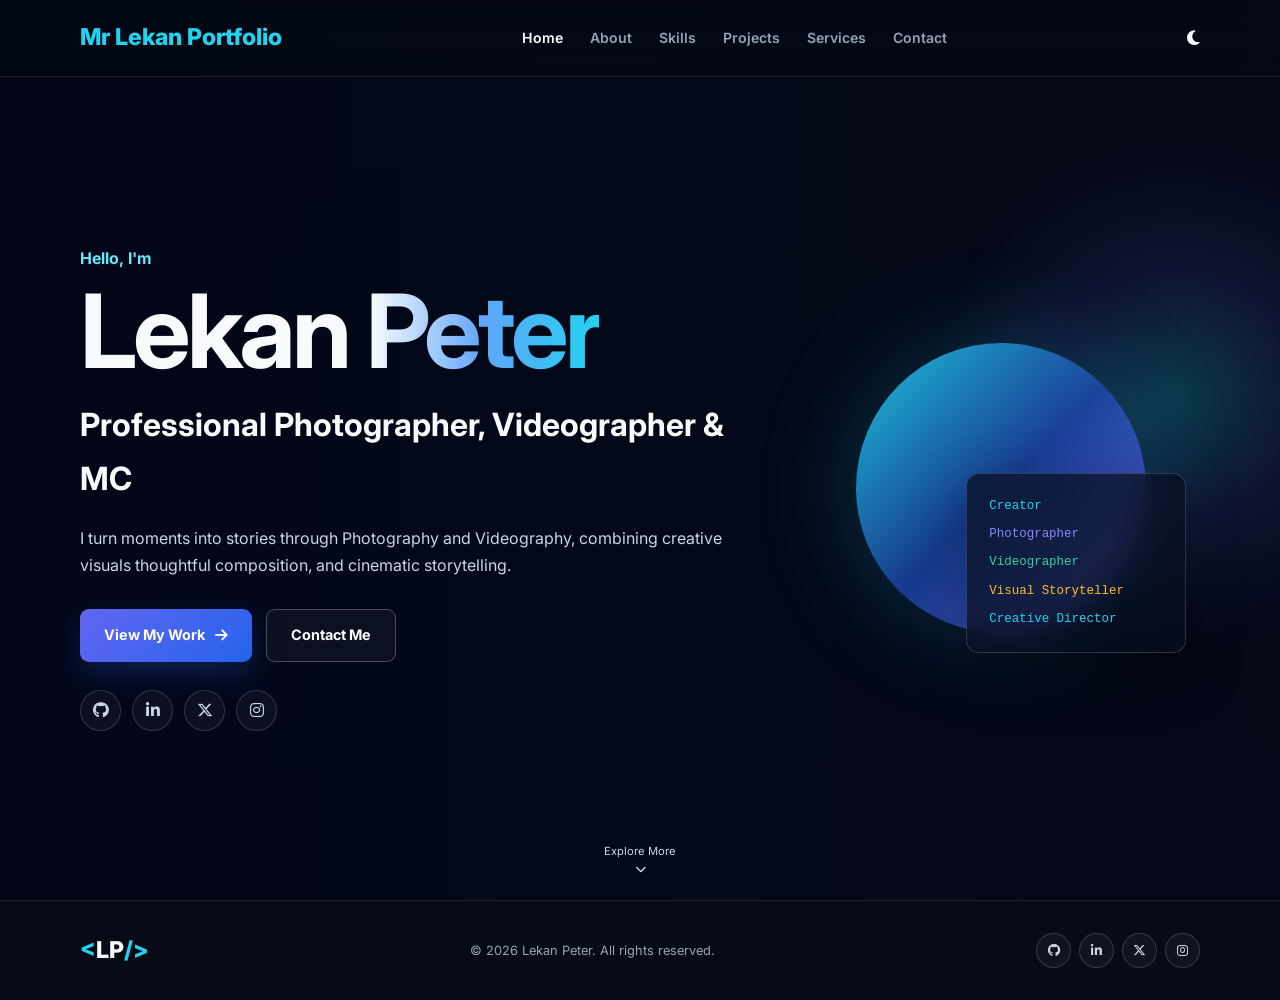
==== index.html @ 93ec2e9f "Upload portfolio website" ====
<!DOCTYPE html>
<html lang="en">
<head>
    <meta charset="UTF-8">
    <meta name="viewport" content="width=device-width, initial-scale=1.0">
    <meta name="description" content="Lekan Peter — Full-Stack Web Developer portfolio">
    <title>Home | Lekan Peter</title>
    <link rel="stylesheet" href="Portfolio.css">
    <link rel="preconnect" href="https://fonts.googleapis.com">
    <link rel="preconnect" href="https://fonts.gstatic.com" crossorigin>
    <link href="https://fonts.googleapis.com/css2?family=Inter:wght@400;500;600;700;800&display=swap" rel="stylesheet">
    <link rel="stylesheet" href="https://cdnjs.cloudflare.com/ajax/libs/font-awesome/6.5.2/css/all.min.css">
</head>
<body>
<header class="header">
    <nav class="navbar container">
        <a href="home.html" class="logo"><span>Mr Lekan Portfolio</span></a>
        <ul class="nav-links" id="navLinks">
            <li><a href="home.html" class="active">Home</a></li>
            <li><a href="about.html" class="">About</a></li>
            <li><a href="skills.html" class="">Skills</a></li>
            <li><a href="projects.html" class="">Projects</a></li>
            <li><a href="services.html" class="">Services</a></li>
            <li><a href="contact.html" class="">Contact</a></li>
        </ul>
        <div class="nav-actions">
            <button id="themeToggle" aria-label="Toggle theme"><i class="fas fa-moon"></i></button>
            <button class="menu-toggle" id="menuToggle" aria-label="Open menu"><i class="fas fa-bars"></i></button>
        </div>
    </nav>
</header>
<main>

        <video class="hero-video" autoplay muted loop playsinline preload="metadata">
            <source src="video/background2.mp4" type="video/mp4">
        </video>
        <div class="hero-video-overlay"></div>
        <div class="hero-glow"></div>
    

<section class="hero" id="home">
    <div class="hero-content">
        <div class="hero-text reveal">
            <p class="hero-intro">Hello, I'm</p>
            <h1>Lekan <span>Peter</span></h1>
            <h2>Professional Photographer, Videographer & MC</h2>
            <p class="hero-description">
                I turn moments into stories through Photography and Videography,
                combining creative visuals thoughtful composition, and cinematic storytelling.
            </p>
            <div class="hero-buttons">
                <a href="projects.html" class="btn btn-primary">View My Work <i class="fas fa-arrow-right"></i></a>
                <a href="contact.html" class="btn btn-outline">Contact Me</a>
            </div>
            <div class="social-links">
                <a href="#" aria-label="GitHub"><i class="fab fa-github"></i></a>
                <a href="#" aria-label="LinkedIn"><i class="fab fa-linkedin-in"></i></a>
                <a href="#" aria-label="X"><i class="fab fa-x-twitter"></i></a>
                <a href="#" aria-label="Instagram"><i class="fab fa-instagram"></i></a>
            </div>
        </div>
        <div class="hero-visual reveal">
            <div class="image-wrapper">
                <div class="image-circle"></div>
                <div class="code-card">
                    <span>Creator</span>
                    <span>Photographer</span>
                    <span>Videographer</span>
                    <span>Visual Storyteller</span>
                    <span>Creative Director</span>
                </div>
            </div>
        </div>
    </div>
    <a href="about.html" class="scroll-down"><span>Explore More</span><i class="fas fa-chevron-down"></i></a>
</section>
</main>
<footer class="footer">
    <div class="container footer-content">
        <a href="home.html" class="logo"><span>&lt;</span>LP<span>/&gt;</span></a>
        <p>© <span id="year"></span> Lekan Peter. All rights reserved.</p>
        <div class="footer-socials">
            <a href="#" aria-label="GitHub"><i class="fab fa-github"></i></a>
            <a href="#" aria-label="LinkedIn"><i class="fab fa-linkedin-in"></i></a>
            <a href="#" aria-label="X"><i class="fab fa-x-twitter"></i></a>
            <a href="#" aria-label="Instagram"><i class="fab fa-instagram"></i></a>
        </div>
    </div>
</footer>
<script src="Portfolio.js"></script>
</body>
</html>
---- Portfolio.css ----
/* =========================================================
   LEKAN PETER PORTFOLIO
   One shared stylesheet for all pages
========================================================= */

*{margin:0;padding:0;box-sizing:border-box}
html{scroll-behavior:smooth}
body{
    font-family:"Inter",sans-serif;
    background:#070b16;
    color:#f8fafc;
    line-height:1.7;
    overflow-x:hidden;
    transition:.3s ease;
}
body.light-theme{background:#f7f9fc;color:#111827}
a{text-decoration:none;color:inherit}
button,input,textarea{font:inherit}
button{cursor:pointer}
img{max-width:100%;display:block}

:root{
    --primary:#6366f1;
    --primary-light:#60a5fa;
    --cyan:#22d3ee;
    --bg:#070b16;
    --surface:#0d1424;
    --card:#111a2c;
    --text:#f8fafc;
    --muted:#94a3b8;
    --border:rgba(255,255,255,.10);
    --shadow:0 20px 60px rgba(0,0,0,.30);
    --transition:.3s ease;
}
.light-theme{
    --bg:#f7f9fc;
    --surface:#fff;
    --card:#fff;
    --text:#111827;
    --muted:#64748b;
    --border:rgba(15,23,42,.10);
}

.container{width:min(1120px,90%);margin:auto}
.section{padding:110px 0}
.section-heading{text-align:center;margin-bottom:55px}
.section-label{
    color:var(--primary-light);
    font-size:.78rem;font-weight:800;letter-spacing:3px;margin-bottom:10px
}
.section-heading h2{font-size:clamp(2rem,5vw,3rem);line-height:1.15}
.section-heading h2 span{color:var(--primary-light)}

/* HEADER */
.header{
    position:fixed;top:0;left:0;width:100%;z-index:1000;
    background:rgba(5,9,20,.58);
    backdrop-filter:blur(18px);
    -webkit-backdrop-filter:blur(18px);
    border-bottom:1px solid var(--border)
}
.light-theme .header{background:rgba(255,255,255,.78)}
.navbar{
    height:76px;display:flex;align-items:center;justify-content:space-between;gap:20px
}
.logo{font-size:1.45rem;font-weight:800;white-space:nowrap}
.logo span{color:var(--cyan)}
.nav-links{display:flex;align-items:center;gap:27px;list-style:none}
.nav-links a{
    color:var(--muted);font-size:.88rem;font-weight:600;transition:var(--transition)
}
.nav-links a:hover,.nav-links a.active{color:#fff}
.light-theme .nav-links a:hover,.light-theme .nav-links a.active{color:var(--primary)}
.nav-actions{display:flex;align-items:center;gap:15px}
#themeToggle,.menu-toggle{
    border:0;background:transparent;color:var(--text);font-size:1.05rem
}
.menu-toggle{display:none}

/* HERO WITH FULL-SCREEN VIDEO */
.hero{
    min-height:100vh;position:relative;display:flex;align-items:center;
    overflow:hidden;isolation:isolate;padding-top:76px
}
.hero-video{
    position:absolute;inset:0;width:100%;height:100%;
    object-fit:cover;z-index:-3
}
.hero-video-overlay{
    position:absolute;inset:0;z-index:-2;
    background:
      linear-gradient(90deg,rgba(2,6,23,.94) 0%,rgba(2,8,25,.78) 42%,rgba(2,6,23,.43) 100%),
      linear-gradient(0deg,rgba(2,6,23,.62),rgba(2,6,23,.18))
}
.hero-glow{
    position:absolute;width:520px;height:520px;border-radius:50%;
    right:-160px;top:15%;z-index:-1;
    background:radial-gradient(circle,rgba(34,211,238,.24),rgba(99,102,241,.12),transparent 68%);
    filter:blur(8px);pointer-events:none
}
.hero-content{
    width:min(1120px,90%);margin:auto;
    display:grid;grid-template-columns:1.25fr .75fr;align-items:center;gap:60px
}
.hero-text{max-width:700px}
.hero-intro{color:#67e8f9;font-weight:700;margin-bottom:10px}
.hero h1{
    font-size:clamp(3.3rem,8vw,6.5rem);line-height:.95;
    letter-spacing:-4px;margin:5px 0 18px
}
.hero h1 span{
    background:linear-gradient(90deg,#fff,#60a5fa,#22d3ee);
    -webkit-background-clip:text;background-clip:text;color:transparent
}
.hero h2{font-size:clamp(1.35rem,3vw,2rem);margin-bottom:18px}
.hero-description{max-width:650px;color:#cbd5e1;font-size:1rem}
.hero-buttons{display:flex;gap:14px;flex-wrap:wrap;margin-top:30px}
.btn{
    display:inline-flex;align-items:center;justify-content:center;gap:10px;
    padding:13px 24px;border-radius:9px;font-size:.9rem;font-weight:700;
    transition:var(--transition)
}
.btn-primary{color:#fff;background:linear-gradient(135deg,#6366f1,#2563eb);box-shadow:0 12px 30px rgba(37,99,235,.25)}
.btn-primary:hover{transform:translateY(-3px);box-shadow:0 18px 35px rgba(37,99,235,.35)}
.btn-outline{border:1px solid rgba(255,255,255,.25);background:rgba(255,255,255,.04);color:#fff}
.btn-outline:hover{border-color:#67e8f9;color:#67e8f9;transform:translateY(-3px)}
.social-links{display:flex;gap:11px;margin-top:28px}
.social-links a,.footer-socials a{
    width:41px;height:41px;display:grid;place-items:center;
    border:1px solid rgba(255,255,255,.16);border-radius:50%;
    color:#cbd5e1;background:rgba(255,255,255,.04);transition:var(--transition)
}
.social-links a:hover,.footer-socials a:hover{
    background:var(--primary);border-color:var(--primary);color:#fff;transform:translateY(-3px)
}

/* HERO VISUAL */
.hero-visual{display:flex;justify-content:center;align-items:center}
.image-wrapper{width:370px;height:370px;position:relative;display:grid;place-items:center}
.image-circle{
    width:290px;height:290px;border-radius:50%;
    background:linear-gradient(135deg,rgba(34,211,238,.92),rgba(37,99,235,.55),rgba(99,102,241,.85));
    box-shadow:0 0 100px rgba(34,211,238,.22);
    animation:float 5s ease-in-out infinite
}
.code-card{
    position:absolute;right:0;bottom:20px;width:220px;padding:22px;
    display:flex;flex-direction:column;gap:7px;border-radius:13px;
    background:rgba(8,15,30,.72);border:1px solid rgba(255,255,255,.16);
    backdrop-filter:blur(14px);box-shadow:var(--shadow);
    font-family:monospace;font-size:.78rem
}
.code-card span:first-child,.code-card span:last-child{color:#22d3ee}
.code-card span:nth-child(2){color:#818cf8}
.code-card span:nth-child(3){color:#34d399}
.code-card span:nth-child(4){color:#fbbf24}
@keyframes float{0%,100%{transform:translateY(0)}50%{transform:translateY(-14px)}}
.scroll-down{
    position:absolute;bottom:25px;left:50%;transform:translateX(-50%);
    display:flex;flex-direction:column;align-items:center;gap:3px;
    color:#cbd5e1;font-size:.7rem
}
.scroll-down i{animation:bounce 1.5s infinite}
@keyframes bounce{50%{transform:translateY(5px)}}

/* INTERNAL PAGES */
.page-hero{
    padding:155px 0 80px;
    background:
      radial-gradient(circle at 80% 15%,rgba(34,211,238,.13),transparent 30%),
      radial-gradient(circle at 15% 20%,rgba(99,102,241,.16),transparent 32%),
      var(--bg)
}
.page-hero h1{font-size:clamp(2.7rem,6vw,5rem);line-height:1}
.page-hero h1 span{color:var(--primary-light)}
.page-hero p{max-width:700px;color:var(--muted);margin-top:18px}
.content-surface{background:var(--surface)}

/* ABOUT */
.about-grid{display:grid;grid-template-columns:.8fr 1.2fr;gap:75px;align-items:center}
.about-card{
    position: relative;
    height: 420px;
    border-radius: 22px;
    overflow: hidden;
    background: #111827;
    box-shadow: var(--shadow);
}
.about-card::after {
    content: "";
    position: absolute;
    inset: 0;
    background: linear-gradient(135deg, rgba(37, 99, 235, 0.15), transparent 50%, rgba(34, 211, 238, 0.12));
}
.about-card img {
    width: 100%;
    height: 100%;
    object-fit: cover;
    object-fit: center 25%;
    display: block;
    transform: scale(1);
    transition: transform 0.7s ease;
}
/* Zoom when mouse enters the image */
.about-card hover img {
    transform: scale(1.15);
}
.about-content h3{font-size:2rem;margin-bottom:18px}
.about-content p{color:var(--muted);margin-bottom:15px}
.about-info{display:grid;grid-template-columns:1fr 1fr;gap:15px;margin:28px 0}
.about-info div{display:flex;flex-direction:column}
.about-info strong{font-size:.8rem;color:var(--primary-light)}
.about-info span{color:var(--muted)}
.available{color:#34d399!important}

/* SKILLS */
.skills-grid{display:grid;grid-template-columns:repeat(3,1fr);gap:20px}
.skill-card{
    padding:30px;border:1px solid var(--border);border-radius:15px;
    background:var(--card);transition:var(--transition)
}
.skill-card:hover,.project-card:hover,.service-card:hover{transform:translateY(-7px);box-shadow:var(--shadow)}
.skill-icon{font-size:2.5rem;color:var(--primary-light);margin-bottom:18px}
.skill-card p{color:var(--muted);font-size:.9rem;margin:8px 0 18px}
.skill-bar{height:5px;background:rgba(148,163,184,.16);border-radius:20px;overflow:hidden}
.skill-bar span{display:block;height:100%;background:linear-gradient(90deg,#6366f1,#22d3ee)}
.skill-card small{display:block;margin-top:7px;color:var(--muted)}

/* PROJECTS */
.projects-grid{display:grid;grid-template-columns:repeat(3,1fr);gap:25px}
.project-card{
    overflow:hidden;border:1px solid var(--border);border-radius:15px;
    background:var(--card);transition:var(--transition)
}
.project-image{height:220px;display:grid;place-items:center;font-size:4rem;color:#fff}
.project-one{background:linear-gradient(135deg,#4f46e5,#7c3aed)}
.project-two{background:linear-gradient(135deg,#0891b2,#2563eb)}
.project-three{background:linear-gradient(135deg,#059669,#0d9488)}
.project-content{padding:25px}
.project-type{color:var(--primary-light);font-size:.7rem;font-weight:800;letter-spacing:2px}
.project-content h3{margin:8px 0}
.project-content>p:not(.project-type){color:var(--muted);font-size:.9rem}
.project-tech{display:flex;gap:7px;flex-wrap:wrap;margin:20px 0}
.project-tech span{padding:5px 9px;border-radius:5px;background:rgba(99,102,241,.1);color:var(--primary-light);font-size:.7rem}
.project-links{display:flex;gap:20px}
.project-links a{color:var(--muted);font-size:.8rem}
.project-links a:hover{color:var(--primary-light)}

/* SERVICES */
.services-grid{display:grid;grid-template-columns:repeat(3,1fr);gap:25px}
.service-card{
    padding:40px 30px;text-align:center;border:1px solid var(--border);
    border-radius:15px;background:var(--card);transition:var(--transition)
}
.service-icon{
    width:70px;height:70px;margin:0 auto 25px;display:grid;place-items:center;
    border-radius:15px;background:rgba(99,102,241,.12);color:var(--primary-light);font-size:1.7rem
}
.service-card p{color:var(--muted);margin-top:10px}

/* CONTACT */
.contact-grid{display:grid;grid-template-columns:.8fr 1.2fr;gap:70px}
.contact-info h3{font-size:2rem;margin-bottom:15px}
.contact-info>p{color:var(--muted);margin-bottom:35px}
.contact-item{display:flex;gap:15px;align-items:center;margin-bottom:25px}
.contact-icon{
    width:48px;height:48px;flex-shrink:0;display:grid;place-items:center;
    border-radius:10px;background:rgba(99,102,241,.1);color:var(--primary-light)
}
.contact-item small{display:block;color:var(--muted)}
.contact-form{
    padding:35px;border:1px solid var(--border);border-radius:15px;background:var(--card)
}
.form-group{margin-bottom:20px}
.form-group label{display:block;margin-bottom:7px;font-size:.85rem;font-weight:600}
.form-group input,.form-group textarea{
    width:100%;padding:13px 15px;border:1px solid var(--border);border-radius:8px;
    outline:none;background:var(--surface);color:var(--text);resize:vertical
}
.form-group input:focus,.form-group textarea:focus{border-color:var(--primary)}
.form-message{margin-top:15px;font-size:.85rem}

/* FOOTER */
.footer{padding:30px 0;border-top:1px solid var(--border);background:var(--bg)}
.footer-content{display:flex;justify-content:space-between;align-items:center;gap:20px}
.footer p{color:var(--muted);font-size:.8rem}
.footer-socials{display:flex;gap:8px}
.footer-socials a{width:35px;height:35px;font-size:.8rem}

/* REVEAL */
.reveal{opacity:0;transform:translateY(25px);transition:opacity .7s ease,transform .7s ease}
.reveal.active{opacity:1;transform:translateY(0)}

/* RESPONSIVE */
@media(max-width:900px){
    .hero-content,.about-grid,.contact-grid{grid-template-columns:1fr}
    .hero-text{text-align:center;margin:auto}
    .hero-description{margin:auto}
    .hero-buttons,.social-links{justify-content:center}
    .hero-visual{margin-top:15px}
    .image-wrapper{width:310px;height:310px}
    .image-circle{width:235px;height:235px}
    .skills-grid,.projects-grid,.services-grid{grid-template-columns:repeat(2,1fr)}
}
@media(max-width:700px){
    .nav-links{
        position:fixed;top:76px;left:-100%;width:100%;padding:28px;
        flex-direction:column;align-items:center;background:rgba(7,11,22,.97);
        backdrop-filter:blur(18px);transition:.3s ease;border-bottom:1px solid var(--border)
    }
    .light-theme .nav-links{background:rgba(255,255,255,.98)}
    .nav-links.active{left:0}
    .menu-toggle{display:block}
    .hero{padding-top:76px}
    .hero-content{gap:35px}
    .hero h1{font-size:clamp(3rem,15vw,5rem);letter-spacing:-3px}
    .hero-description{font-size:.93rem}
    .image-wrapper{width:270px;height:270px}
    .image-circle{width:205px;height:205px}
    .code-card{width:185px;padding:17px;font-size:.7rem}
    .section{padding:80px 0}
    .about-info{grid-template-columns:1fr}
    .skills-grid,.projects-grid,.services-grid{grid-template-columns:1fr}
    .contact-grid{gap:40px}
    .footer-content{flex-direction:column;text-align:center}
    .page-hero{padding:130px 0 65px}
}
@media(prefers-reduced-motion:reduce){
    *,*::before,*::after{scroll-behavior:auto!important;animation:none!important;transition:none!important}
}
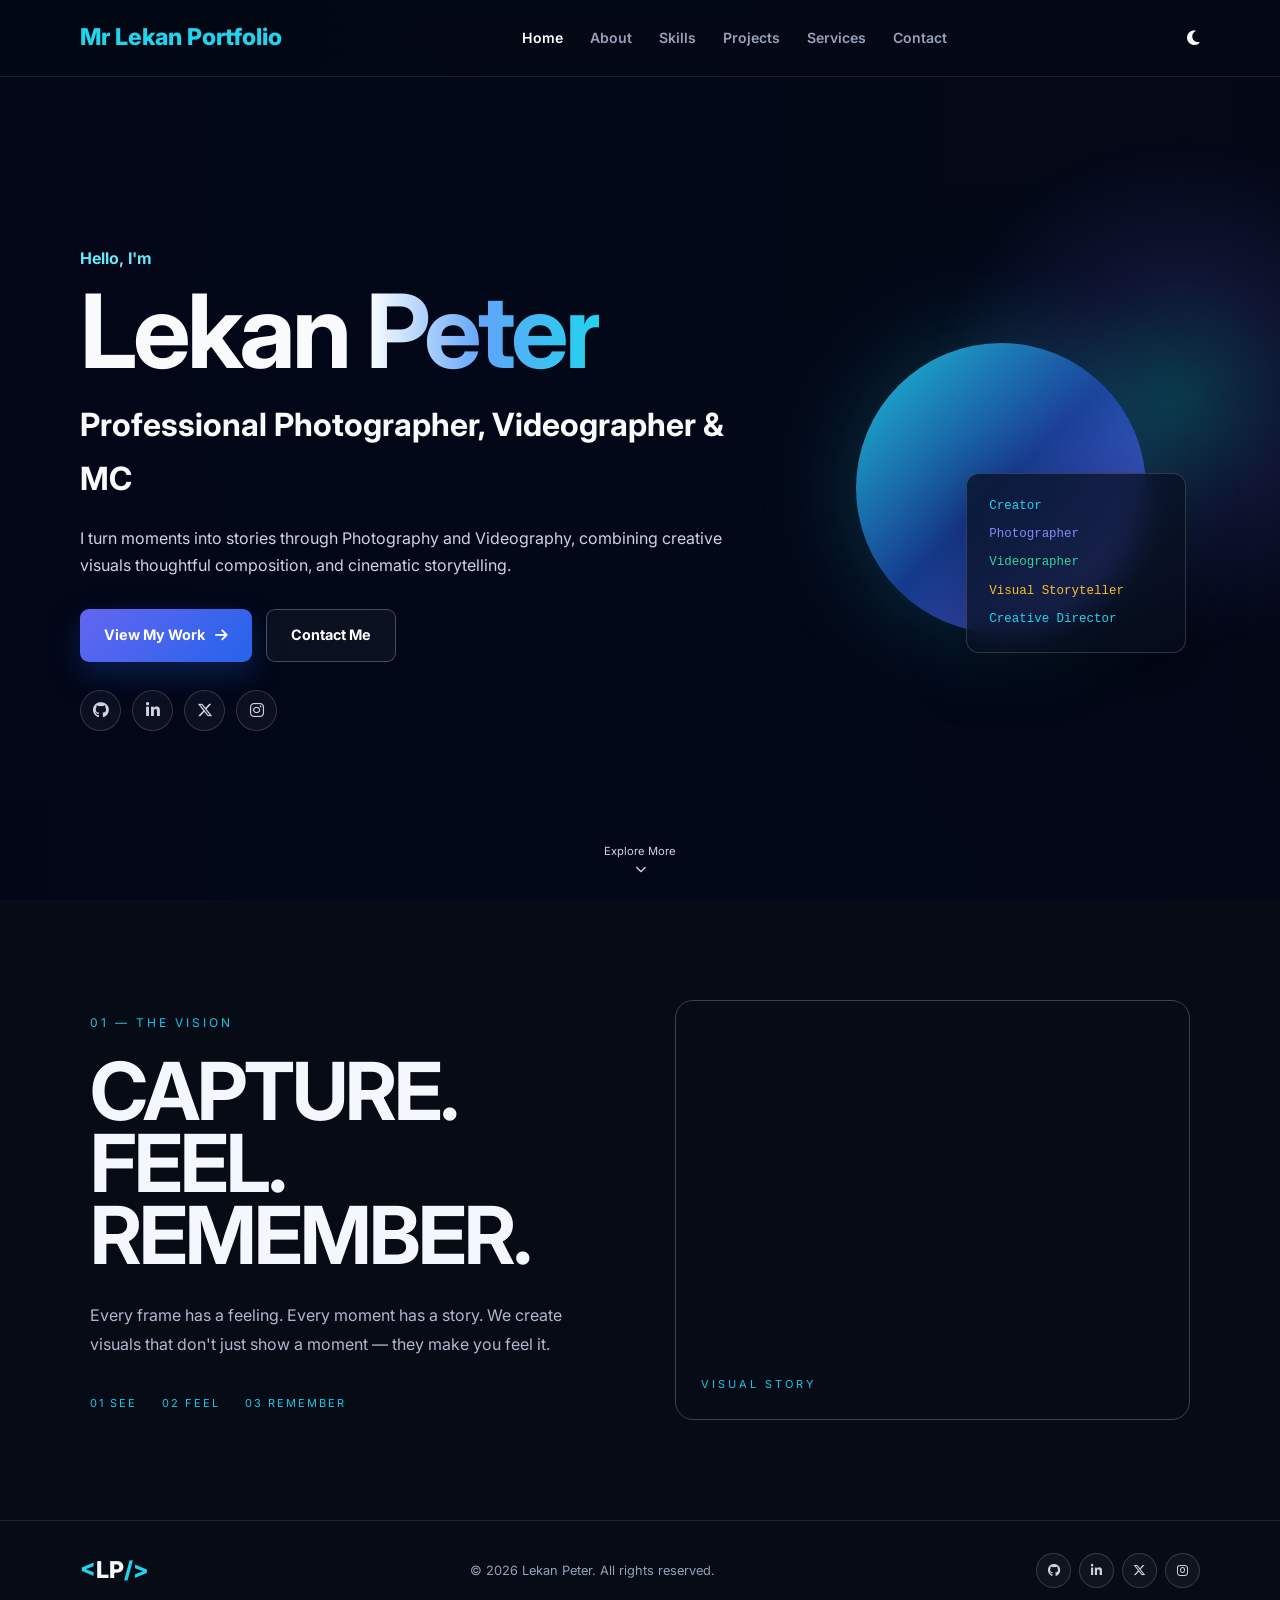
==== commit f202a8c6: "Update index.html" ====
--- a/index.html
+++ b/index.html
@@ -74,6 +74,40 @@
     </div>
     <a href="about.html" class="scroll-down"><span>Explore More</span><i class="fas fa-chevron-down"></i></a>
 </section>
+<section class="vision-section">
+
+    <div class="vision-content">
+
+        <div class="vision-text">
+            <span class="vision-label">01 — THE VISION</span>
+
+            <h2>
+                CAPTURE.<br>
+                FEEL.<br>
+                REMEMBER.
+            </h2>
+
+            <p>
+                Every frame has a feeling.
+                Every moment has a story.
+                We create visuals that don't just show a moment —
+                they make you feel it.
+            </p>
+
+            <div class="vision-numbers">
+                <span>01 SEE</span>
+                <span>02 FEEL</span>
+                <span>03 REMEMBER</span>
+            </div>
+        </div>
+
+        <div class="vision-image">
+            <!-- Your image will go here later -->
+        </div>
+
+    </div>
+
+</section>
 </main>
 <footer class="footer">
     <div class="container footer-content">
@@ -89,4 +123,4 @@
 </footer>
 <script src="Portfolio.js"></script>
 </body>
-</html>+</html>
--- a/Portfolio.css
+++ b/Portfolio.css
@@ -84,7 +84,7 @@
 }
 .hero-video{
     position:absolute;inset:0;width:100%;height:100%;
-    object-fit:cover;z-index:-3
+    min-width: 100%;min-height: 100%;object-fit:cover;object-position:center;z-index:-3
 }
 .hero-video-overlay{
     position:absolute;inset:0;z-index:-2;
@@ -328,3 +328,192 @@
 @media(prefers-reduced-motion:reduce){
     *,*::before,*::after{scroll-behavior:auto!important;animation:none!important;transition:none!important}
 }
+
+/* =========================================================
+   MOBILE HOME PAGE FIX
+========================================================= */
+
+@media (max-width: 700px){
+
+    /* Keep the Home hero within the actual mobile screen */
+    .hero{
+        min-height: auto;
+        height: auto;
+        padding-top: 100px;
+        padding-bottom: 70px;
+        width: 100%;
+    }
+
+    /* Make sure the video actually covers the entire hero */
+    .hero-video{
+        width: 100%;
+        height: 100%;
+        min-width: 100%;
+        min-height: 100%;
+        object-fit: cover;
+        object-position: center;
+    }
+
+    /* Prevent the hero content from creating a narrow desktop-like area */
+    .hero-content{
+        width: 100%;
+        max-width: 100%;
+        padding: 0 20px;
+        margin: 0;
+        display: flex;
+        flex-direction: column;
+        align-items: center;
+        gap: 35px;
+    }
+
+    .hero-text{
+        width: 100%;
+        max-width: 100%;
+    }
+
+    .hero-description{
+        width: 100%;
+        max-width: 500px;
+    }
+
+    /* Keep the visual centered */
+    .hero-visual{
+        width: 100%;
+        margin-top: 10px;
+        display: flex;
+        justify-content: center;
+        align-items: center;
+    }
+
+    .image-wrapper{
+        width: 270px;
+        height: 270px;
+        max-width: 100%;
+    }
+
+    .image-circle{
+        width: 205px;
+        height: 205px;
+    }
+
+    /* Fix the card overlapping */
+    .code-card{
+        width: 185px;
+        right: 0;
+        bottom: 5px;
+        padding: 17px;
+        gap: 7px;
+        font-size: .7rem;
+    }
+
+    /* Keep Explore More below everything */
+    .scroll-down{
+        position: relative;
+        left: auto;
+        bottom: auto;
+        transform: none;
+        margin: 15px auto 0;
+    }
+
+}
+
+/* ================================
+   THE VISION SECTION
+================================ */
+
+.vision-section {
+    width: 100%;
+    padding: 100px 7%;
+    background: #070b16;
+    color: #F5F7FF;
+}
+
+.vision-content {
+    max-width: 1200px;
+    margin: auto;
+    display: grid;
+    grid-template-columns: 1fr 1fr;
+    gap: 70px;
+    align-items: center;
+}
+
+.vision-label {
+    font-size: 12px;
+    letter-spacing: 3px;
+    color: #18C6E8;
+}
+
+.vision-text h2 {
+    font-size: clamp(45px, 7vw, 80px);
+    line-height: 0.9;
+    letter-spacing: -3px;
+    margin: 20px 0 30px;
+    color: #F5F7FF;
+}
+
+.vision-text p {
+    max-width: 500px;
+    font-size: 16px;
+    line-height: 1.8;
+    color: #AEB8CC;
+}
+
+.vision-numbers {
+    display: flex;
+    gap: 25px;
+    margin-top: 35px;
+    font-size: 11px;
+    letter-spacing: 2px;
+    color: #18C6E8;
+}
+
+.vision-image {
+    min-height: 420px;
+    border-radius: 18px;
+    background:
+        radial-gradient(circle at 30% 30%, #315CF4 0%, transparent 35%)
+        radial-gradient(circle at 75% 70%, #3130B8 0%, transparent 40%), #0b142b;
+    border: 1px solid #33445F !important;
+    position: relative;
+    overflow: hidden;
+    box-sizing: border-box;
+}
+
+.vision-image::after {
+    content: "VISUAL STORY";
+    position: absolute;
+    left: 25px;
+    bottom: 25px;
+    font-size: 11px;
+    letter-spacing: 3px;
+    color: #18C6E8;
+}
+
+
+/* MOBILE */
+
+@media (max-width: 768px) {
+
+    .vision-section {
+        padding: 70px 22px;
+    }
+
+    .vision-content {
+        grid-template-columns: 1fr;
+        gap: 40px;
+    }
+
+    .vision-text h2 {
+        font-size: 52px;
+    }
+
+    .vision-image {
+        min-height: 300px;
+    }
+
+    .vision-numbers {
+        flex-wrap: wrap;
+        gap: 15px;
+    }
+
+}
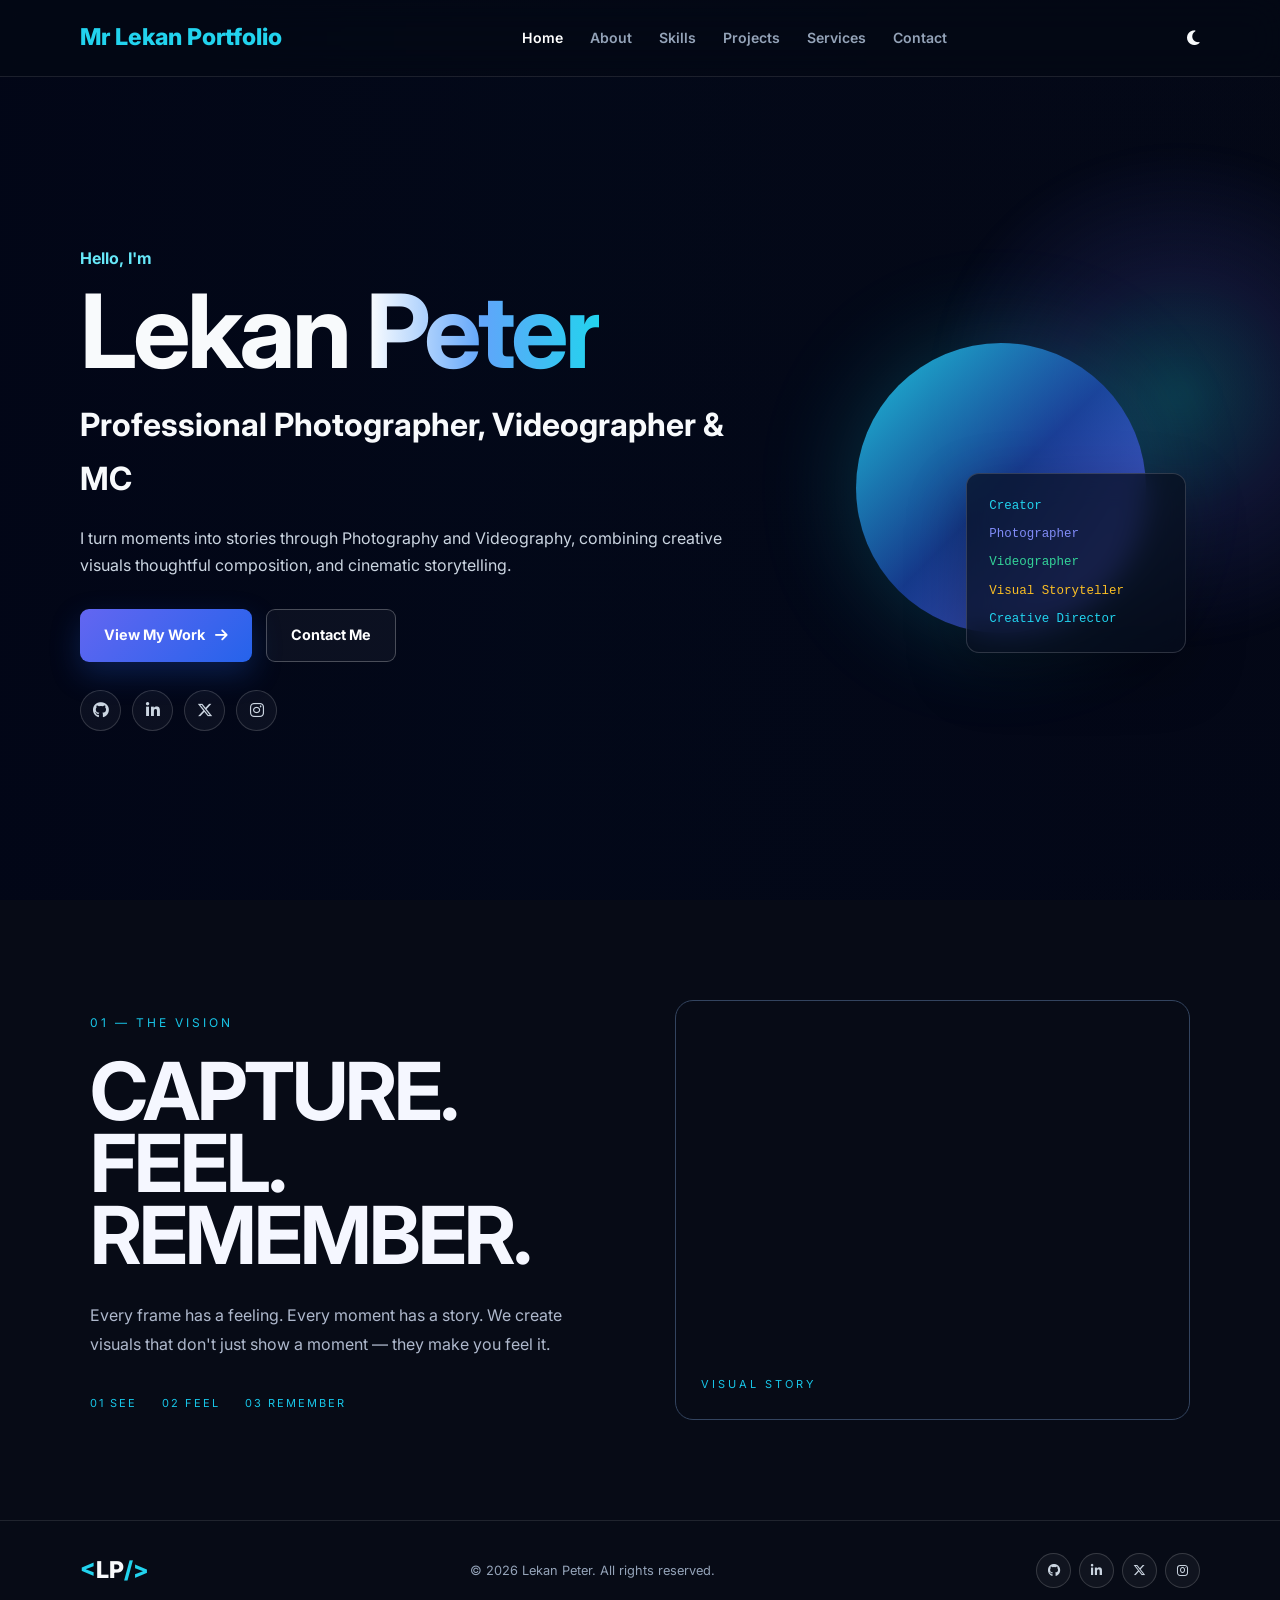
==== commit e5d068c5: "Update index.html" ====
--- a/index.html
+++ b/index.html
@@ -16,7 +16,7 @@
     <nav class="navbar container">
         <a href="home.html" class="logo"><span>Mr Lekan Portfolio</span></a>
         <ul class="nav-links" id="navLinks">
-            <li><a href="home.html" class="active">Home</a></li>
+            <li><a href="index.html" class="active">Home</a></li>
             <li><a href="about.html" class="">About</a></li>
             <li><a href="skills.html" class="">Skills</a></li>
             <li><a href="projects.html" class="">Projects</a></li>
@@ -72,7 +72,6 @@
             </div>
         </div>
     </div>
-    <a href="about.html" class="scroll-down"><span>Explore More</span><i class="fas fa-chevron-down"></i></a>
 </section>
 <section class="vision-section">
 
